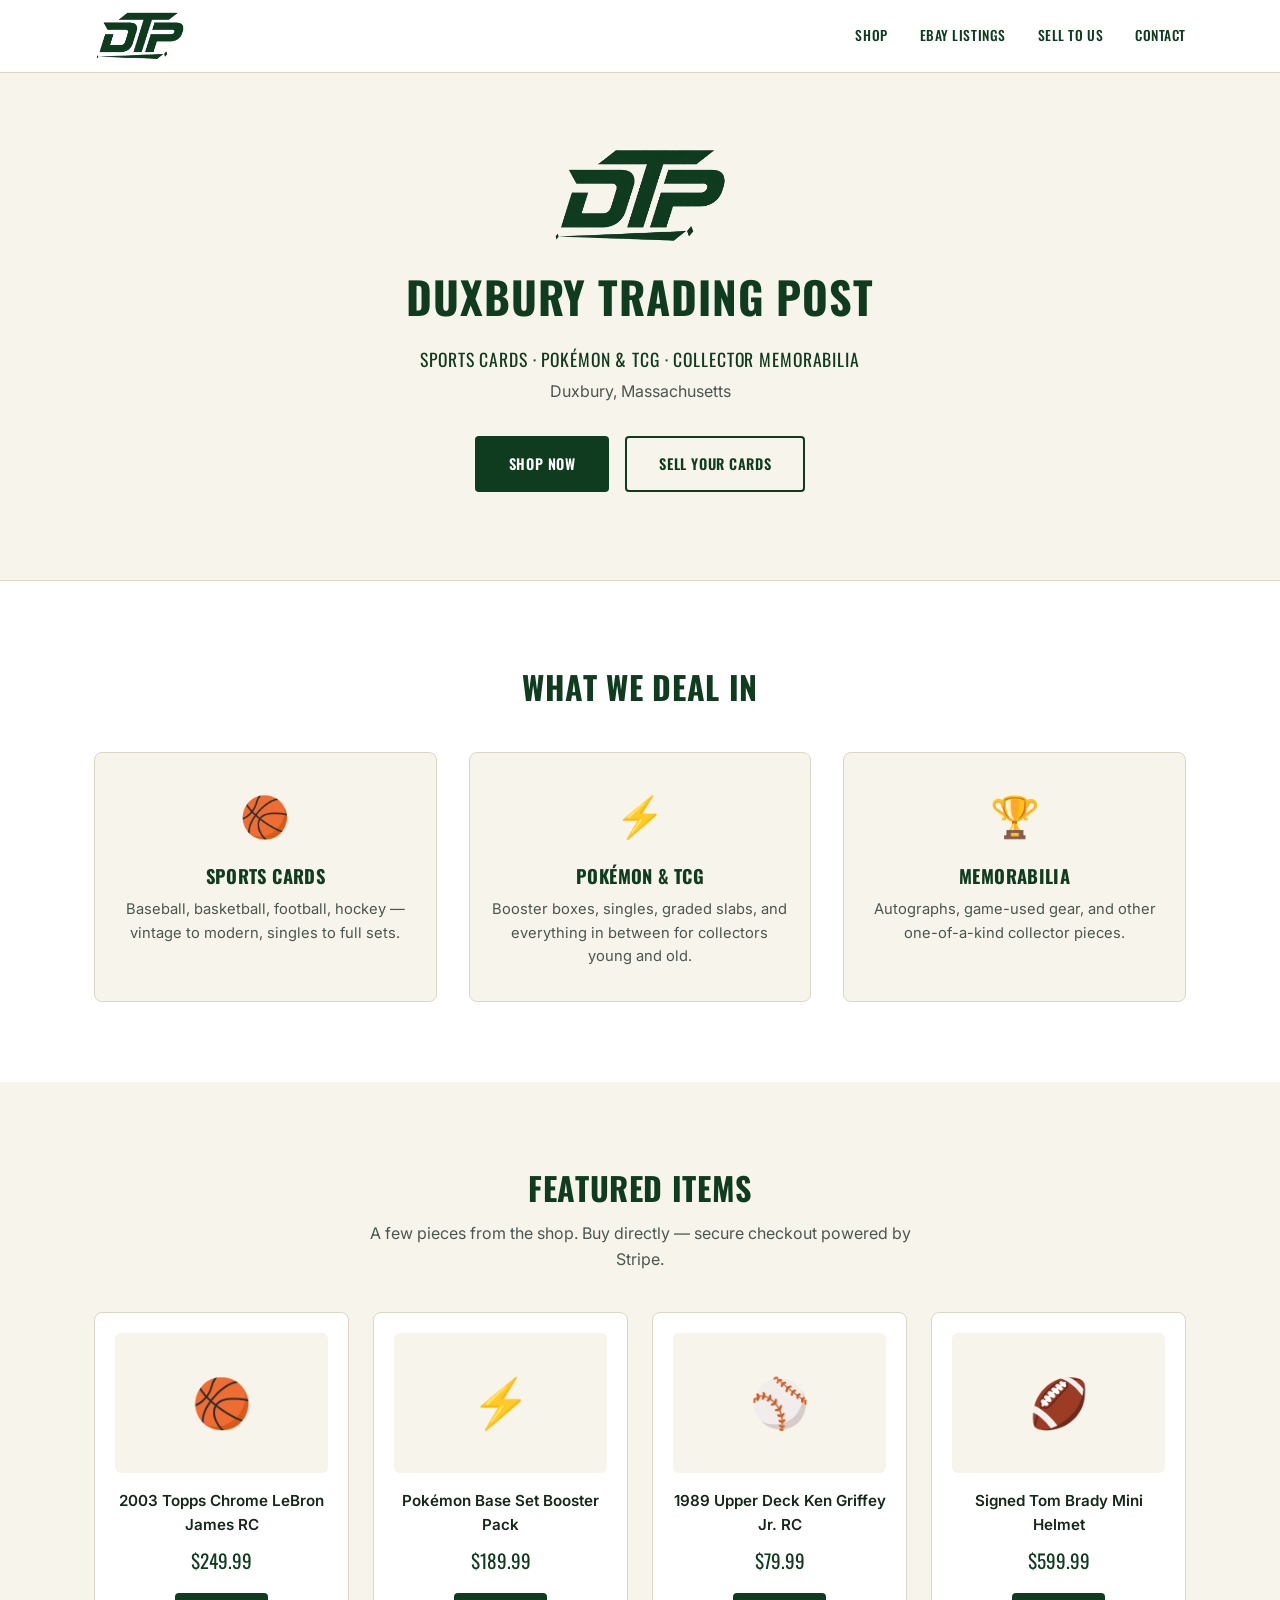
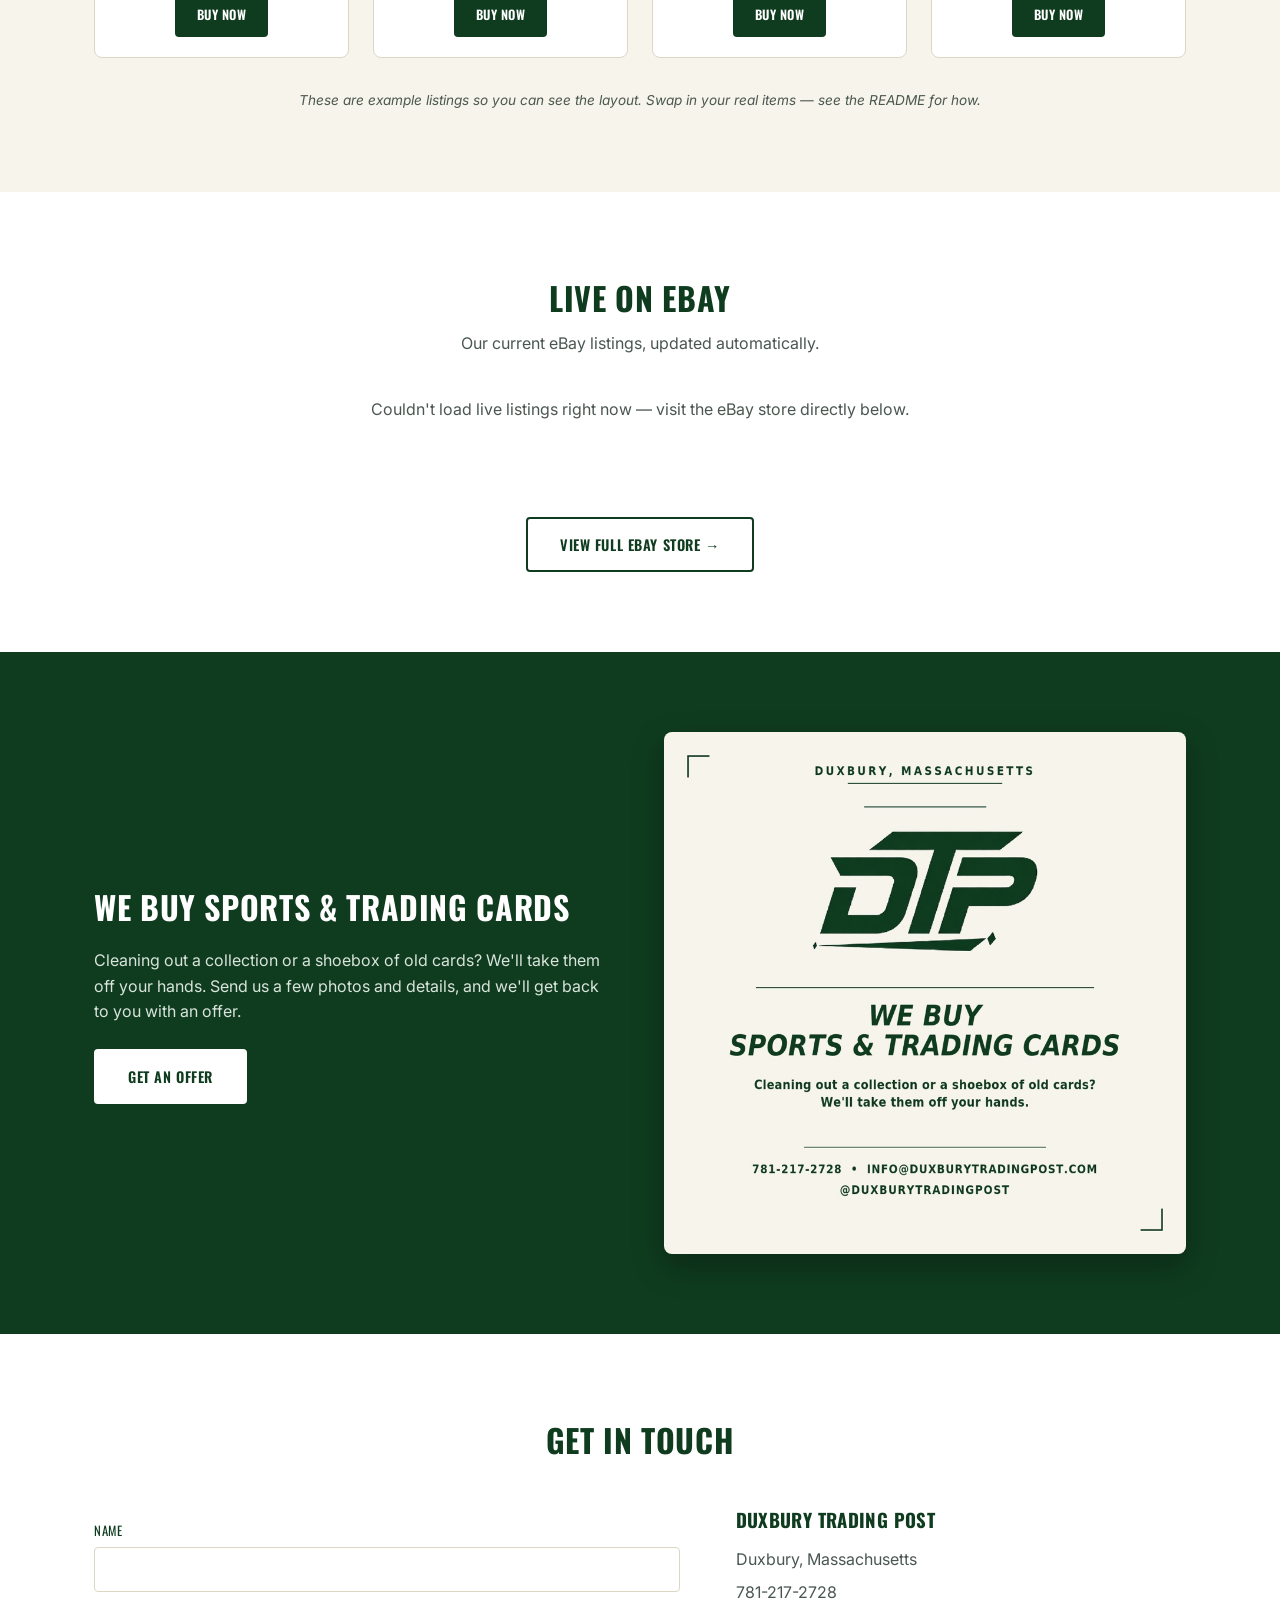
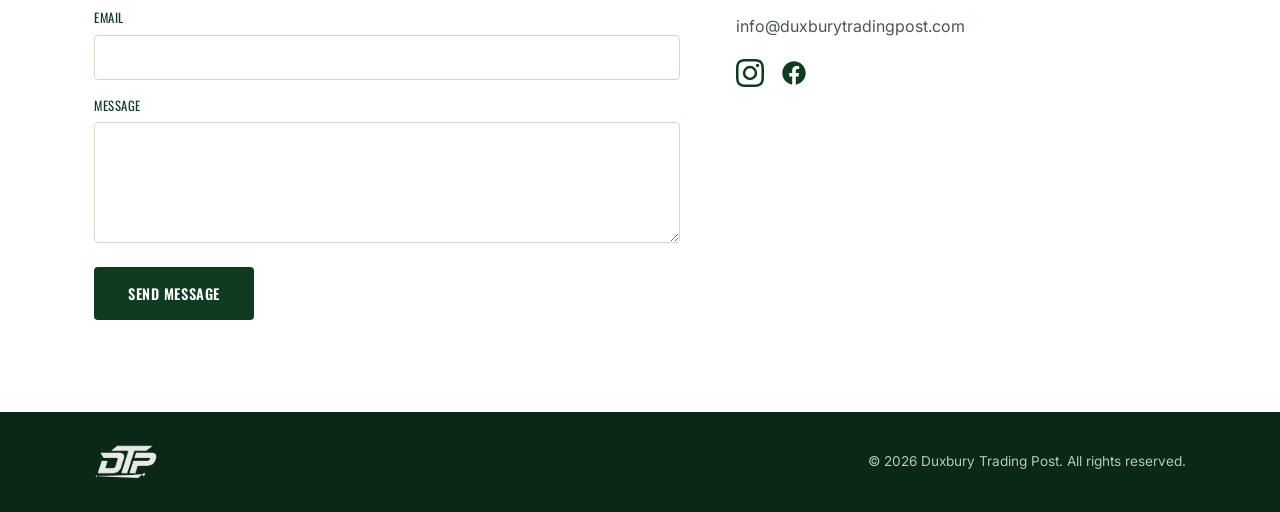
==== index.html @ 4caea742 "Initial site: hero, shop, eBay feed, sell-to-us, contact form Co-Authored-By: Claude Sonnet 5 <norep" ====
<!DOCTYPE html>
<html lang="en">
<head>
<meta charset="UTF-8">
<meta name="viewport" content="width=device-width, initial-scale=1.0">
<title>Duxbury Trading Post | Sports Cards, Pokémon & Collectibles</title>
<meta name="description" content="Duxbury Trading Post — sports cards, Pokémon & TCG, and collector memorabilia in Duxbury, MA. Shop our collection, sell your cards, or find us on eBay.">
<link rel="icon" type="image/png" href="images/logo.png">
<link rel="preconnect" href="https://fonts.googleapis.com">
<link rel="preconnect" href="https://fonts.gstatic.com" crossorigin>
<link href="https://fonts.googleapis.com/css2?family=Oswald:wght@500;600;700&family=Inter:wght@400;500;600&display=swap" rel="stylesheet">
<link rel="stylesheet" href="css/styles.css">
</head>
<body>

<!-- Header -->
<header class="site-header">
  <div class="container header-inner">
    <a href="#top" class="brand">
      <img src="images/logo.png" alt="Duxbury Trading Post" class="brand-logo">
    </a>
    <nav class="main-nav" id="main-nav">
      <a href="#shop">Shop</a>
      <a href="#ebay">eBay Listings</a>
      <a href="#sell">Sell to Us</a>
      <a href="#contact">Contact</a>
    </nav>
    <button class="nav-toggle" id="nav-toggle" aria-label="Toggle menu" aria-expanded="false">
      <span></span><span></span><span></span>
    </button>
  </div>
</header>

<!-- Hero -->
<section class="hero" id="top">
  <div class="container hero-inner">
    <img src="images/logo.png" alt="Duxbury Trading Post logo" class="hero-logo">
    <h1>Duxbury Trading Post</h1>
    <p class="hero-tagline">Sports Cards &middot; Pok&eacute;mon &amp; TCG &middot; Collector Memorabilia</p>
    <p class="hero-sub">Duxbury, Massachusetts</p>
    <div class="hero-buttons">
      <a href="#shop" class="btn btn-primary">Shop Now</a>
      <a href="#sell" class="btn btn-outline">Sell Your Cards</a>
    </div>
  </div>
</section>

<!-- About / Categories -->
<section class="categories">
  <div class="container">
    <h2 class="section-title">What We Deal In</h2>
    <div class="category-grid">
      <div class="category-card">
        <div class="category-icon">🏀</div>
        <h3>Sports Cards</h3>
        <p>Baseball, basketball, football, hockey &mdash; vintage to modern, singles to full sets.</p>
      </div>
      <div class="category-card">
        <div class="category-icon">⚡</div>
        <h3>Pok&eacute;mon &amp; TCG</h3>
        <p>Booster boxes, singles, graded slabs, and everything in between for collectors young and old.</p>
      </div>
      <div class="category-card">
        <div class="category-icon">🏆</div>
        <h3>Memorabilia</h3>
        <p>Autographs, game-used gear, and other one-of-a-kind collector pieces.</p>
      </div>
    </div>
  </div>
</section>

<!-- Shop / Featured Items -->
<section class="shop" id="shop">
  <div class="container">
    <h2 class="section-title">Featured Items</h2>
    <p class="section-sub">A few pieces from the shop. Buy directly &mdash; secure checkout powered by Stripe.</p>

    <div class="product-grid" id="product-grid">
      <!-- EXAMPLE PRODUCT CARDS — replace with real inventory. See README for instructions. -->
      <div class="product-card">
        <div class="product-image placeholder">🏀</div>
        <h3>2003 Topps Chrome LeBron James RC</h3>
        <p class="product-price">$249.99</p>
        <a href="#" class="btn btn-primary btn-small stripe-buy" data-stripe-link="REPLACE_WITH_STRIPE_PAYMENT_LINK">Buy Now</a>
      </div>
      <div class="product-card">
        <div class="product-image placeholder">⚡</div>
        <h3>Pok&eacute;mon Base Set Booster Pack</h3>
        <p class="product-price">$189.99</p>
        <a href="#" class="btn btn-primary btn-small stripe-buy" data-stripe-link="REPLACE_WITH_STRIPE_PAYMENT_LINK">Buy Now</a>
      </div>
      <div class="product-card">
        <div class="product-image placeholder">⚾</div>
        <h3>1989 Upper Deck Ken Griffey Jr. RC</h3>
        <p class="product-price">$79.99</p>
        <a href="#" class="btn btn-primary btn-small stripe-buy" data-stripe-link="REPLACE_WITH_STRIPE_PAYMENT_LINK">Buy Now</a>
      </div>
      <div class="product-card">
        <div class="product-image placeholder">🏈</div>
        <h3>Signed Tom Brady Mini Helmet</h3>
        <p class="product-price">$599.99</p>
        <a href="#" class="btn btn-primary btn-small stripe-buy" data-stripe-link="REPLACE_WITH_STRIPE_PAYMENT_LINK">Buy Now</a>
      </div>
    </div>
    <p class="placeholder-note">These are example listings so you can see the layout. Swap in your real items — see the README for how.</p>
  </div>
</section>

<!-- eBay Listings -->
<section class="ebay" id="ebay">
  <div class="container">
    <h2 class="section-title">Live on eBay</h2>
    <p class="section-sub">Our current eBay listings, updated automatically.</p>
    <div class="ebay-grid" id="ebay-grid">
      <p class="ebay-status" id="ebay-status">Loading listings&hellip;</p>
    </div>
    <div class="ebay-cta">
      <a href="https://www.ebay.com/usr/duxburytradingpost" target="_blank" rel="noopener" class="btn btn-outline">View Full eBay Store &rarr;</a>
    </div>
  </div>
</section>

<!-- Sell to Us -->
<section class="sell" id="sell">
  <div class="container sell-inner">
    <div class="sell-text">
      <h2 class="section-title">We Buy Sports &amp; Trading Cards</h2>
      <p>Cleaning out a collection or a shoebox of old cards? We'll take them off your hands. Send us a few photos and details, and we'll get back to you with an offer.</p>
      <a href="#contact" class="btn btn-primary">Get an Offer</a>
    </div>
    <img src="images/promo-card.jpeg" alt="We buy sports and trading cards" class="sell-image">
  </div>
</section>

<!-- Contact -->
<section class="contact" id="contact">
  <div class="container">
    <h2 class="section-title">Get In Touch</h2>
    <div class="contact-grid">
      <form class="contact-form" id="contact-form" action="https://formspree.io/f/moeaerqg" method="POST">
        <label for="name">Name</label>
        <input type="text" id="name" name="name" required>

        <label for="email">Email</label>
        <input type="email" id="email" name="email" required>

        <label for="message">Message</label>
        <textarea id="message" name="message" rows="5" required></textarea>

        <button type="submit" class="btn btn-primary">Send Message</button>
        <p class="form-status" id="form-status"></p>
      </form>

      <div class="contact-info">
        <h3>Duxbury Trading Post</h3>
        <p>Duxbury, Massachusetts</p>
        <p><a href="tel:7812172728">781-217-2728</a></p>
        <p><a href="mailto:info@duxburytradingpost.com">info@duxburytradingpost.com</a></p>
        <div class="social-links">
          <a href="https://instagram.com/duxburytradingpost" target="_blank" rel="noopener" aria-label="Instagram">
            <svg viewBox="0 0 24 24" width="28" height="28" fill="currentColor"><path d="M12 2.163c3.204 0 3.584.012 4.85.07 3.252.148 4.771 1.691 4.919 4.919.058 1.265.069 1.645.069 4.849 0 3.205-.012 3.584-.069 4.849-.149 3.225-1.664 4.771-4.919 4.919-1.266.058-1.644.07-4.85.07-3.204 0-3.584-.012-4.849-.07-3.26-.149-4.771-1.699-4.919-4.92-.058-1.265-.07-1.644-.07-4.849 0-3.204.013-3.583.07-4.849.149-3.227 1.664-4.771 4.919-4.919 1.266-.057 1.645-.069 4.849-.069zm0-2.163c-3.259 0-3.667.014-4.947.072-4.358.2-6.78 2.618-6.98 6.98-.059 1.281-.073 1.689-.073 4.948 0 3.259.014 3.668.072 4.948.2 4.358 2.618 6.78 6.98 6.98 1.281.058 1.689.072 4.948.072 3.259 0 3.668-.014 4.948-.072 4.354-.2 6.782-2.618 6.98-6.98.059-1.28.073-1.689.073-4.948 0-3.259-.014-3.667-.072-4.947-.196-4.354-2.617-6.78-6.979-6.98-1.281-.059-1.69-.073-4.949-.073zm0 5.838a6.162 6.162 0 1 0 0 12.324 6.162 6.162 0 0 0 0-12.324zm0 10.162a4 4 0 1 1 0-8 4 4 0 0 1 0 8zm6.406-11.845a1.44 1.44 0 1 0 0 2.881 1.44 1.44 0 0 0 0-2.881z"/></svg>
          </a>
          <a href="https://facebook.com/duxburytradingpost" target="_blank" rel="noopener" aria-label="Facebook">
            <svg viewBox="0 0 24 24" width="28" height="28" fill="currentColor"><path d="M22 12.06C22 6.505 17.523 2 12 2S2 6.505 2 12.06c0 5.022 3.657 9.184 8.438 9.94v-7.03H7.898v-2.91h2.54V9.845c0-2.507 1.492-3.89 3.777-3.89 1.094 0 2.238.195 2.238.195v2.459h-1.26c-1.243 0-1.63.771-1.63 1.562v1.878h2.773l-.443 2.91h-2.33V22c4.78-.756 8.437-4.918 8.437-9.94z"/></svg>
          </a>
        </div>
      </div>
    </div>
  </div>
</section>

<!-- Footer -->
<footer class="site-footer">
  <div class="container footer-inner">
    <img src="images/logo.png" alt="Duxbury Trading Post" class="footer-logo">
    <p>&copy; <span id="year"></span> Duxbury Trading Post. All rights reserved.</p>
  </div>
</footer>

<script src="js/main.js"></script>
</body>
</html>
---- css/styles.css ----
:root {
  --forest: #0F3C1F;
  --forest-dark: #0A2814;
  --forest-light: #1B5230;
  --cream: #F7F4EB;
  --cream-white: #FFFFFF;
  --text-dark: #16281C;
  --text-muted: #4A5750;
  --border: #DCD6C4;
  --font-display: 'Oswald', sans-serif;
  --font-body: 'Inter', sans-serif;
}

* { box-sizing: border-box; margin: 0; padding: 0; }

html { scroll-behavior: smooth; }

body {
  font-family: var(--font-body);
  color: var(--text-dark);
  background: var(--cream-white);
  line-height: 1.6;
}

.container {
  max-width: 1140px;
  margin: 0 auto;
  padding: 0 24px;
}

h1, h2, h3 {
  font-family: var(--font-display);
  text-transform: uppercase;
  letter-spacing: 0.02em;
  color: var(--forest);
}

a { color: inherit; text-decoration: none; }

.section-title {
  font-size: 2rem;
  text-align: center;
  margin-bottom: 8px;
}

.section-sub {
  text-align: center;
  color: var(--text-muted);
  max-width: 560px;
  margin: 0 auto 40px;
}

/* Buttons */
.btn {
  display: inline-block;
  padding: 14px 32px;
  font-family: var(--font-display);
  font-weight: 600;
  text-transform: uppercase;
  letter-spacing: 0.04em;
  border-radius: 4px;
  border: 2px solid transparent;
  cursor: pointer;
  transition: all 0.2s ease;
  font-size: 0.9rem;
}

.btn-primary {
  background: var(--forest);
  color: var(--cream-white);
}
.btn-primary:hover { background: var(--forest-dark); }

.btn-outline {
  background: transparent;
  border-color: var(--forest);
  color: var(--forest);
}
.btn-outline:hover { background: var(--forest); color: var(--cream-white); }

.btn-small { padding: 10px 20px; font-size: 0.8rem; }

/* Header */
.site-header {
  position: sticky;
  top: 0;
  background: var(--cream-white);
  border-bottom: 1px solid var(--border);
  z-index: 100;
}

.header-inner {
  display: flex;
  align-items: center;
  justify-content: space-between;
  padding-top: 10px;
  padding-bottom: 10px;
}

.brand-logo { height: 52px; display: block; }

.main-nav {
  display: flex;
  gap: 32px;
}

.main-nav a {
  font-family: var(--font-display);
  font-weight: 500;
  text-transform: uppercase;
  font-size: 0.85rem;
  letter-spacing: 0.04em;
  color: var(--forest);
}
.main-nav a:hover { color: var(--forest-light); }

.nav-toggle {
  display: none;
  flex-direction: column;
  justify-content: center;
  gap: 5px;
  background: none;
  border: none;
  cursor: pointer;
  padding: 8px;
}
.nav-toggle span {
  width: 24px;
  height: 2px;
  background: var(--forest);
}

/* Hero */
.hero {
  background: var(--cream);
  text-align: center;
  padding: 72px 0 88px;
  border-bottom: 1px solid var(--border);
}

.hero-logo {
  width: 180px;
  margin-bottom: 8px;
}

.hero h1 {
  font-size: 2.75rem;
  margin-bottom: 12px;
}

.hero-tagline {
  font-family: var(--font-display);
  font-size: 1.1rem;
  color: var(--forest);
  text-transform: uppercase;
  letter-spacing: 0.05em;
}

.hero-sub {
  color: var(--text-muted);
  margin-top: 6px;
  margin-bottom: 32px;
}

.hero-buttons {
  display: flex;
  gap: 16px;
  justify-content: center;
  flex-wrap: wrap;
}

/* Categories */
.categories { padding: 80px 0; }

.category-grid {
  display: grid;
  grid-template-columns: repeat(3, 1fr);
  gap: 32px;
  margin-top: 40px;
}

.category-card {
  text-align: center;
  padding: 32px 20px;
  border: 1px solid var(--border);
  border-radius: 8px;
  background: var(--cream);
}

.category-icon { font-size: 2.5rem; margin-bottom: 12px; }

.category-card h3 { font-size: 1.15rem; margin-bottom: 8px; }

.category-card p { color: var(--text-muted); font-size: 0.92rem; }

/* Shop */
.shop { padding: 80px 0; background: var(--cream); }

.product-grid {
  display: grid;
  grid-template-columns: repeat(4, 1fr);
  gap: 24px;
}

.product-card {
  background: var(--cream-white);
  border: 1px solid var(--border);
  border-radius: 8px;
  padding: 20px;
  text-align: center;
}

.product-image.placeholder {
  height: 140px;
  display: flex;
  align-items: center;
  justify-content: center;
  font-size: 3rem;
  background: var(--cream);
  border-radius: 6px;
  margin-bottom: 16px;
}

.product-card h3 {
  font-family: var(--font-body);
  text-transform: none;
  font-size: 0.95rem;
  font-weight: 600;
  color: var(--text-dark);
  margin-bottom: 8px;
  letter-spacing: normal;
}

.product-price {
  font-family: var(--font-display);
  font-size: 1.2rem;
  color: var(--forest);
  margin-bottom: 16px;
}

.placeholder-note {
  text-align: center;
  color: var(--text-muted);
  font-size: 0.85rem;
  margin-top: 32px;
  font-style: italic;
}

/* eBay */
.ebay { padding: 80px 0; }

.ebay-grid {
  display: grid;
  grid-template-columns: repeat(4, 1fr);
  gap: 24px;
  min-height: 80px;
}

.ebay-status {
  grid-column: 1 / -1;
  text-align: center;
  color: var(--text-muted);
}

.ebay-card {
  border: 1px solid var(--border);
  border-radius: 8px;
  overflow: hidden;
  display: flex;
  flex-direction: column;
  transition: box-shadow 0.2s ease;
}
.ebay-card:hover { box-shadow: 0 4px 16px rgba(15,60,31,0.12); }

.ebay-card img {
  width: 100%;
  height: 160px;
  object-fit: cover;
  background: var(--cream);
}

.ebay-card-body { padding: 14px; flex: 1; display: flex; flex-direction: column; }

.ebay-card-title {
  font-size: 0.85rem;
  font-weight: 500;
  color: var(--text-dark);
  margin-bottom: 8px;
  flex: 1;
  display: -webkit-box;
  -webkit-line-clamp: 2;
  -webkit-box-orient: vertical;
  overflow: hidden;
}

.ebay-card-price {
  font-family: var(--font-display);
  color: var(--forest);
  font-weight: 600;
}

.ebay-cta { text-align: center; margin-top: 40px; }

/* Sell to us */
.sell { padding: 80px 0; background: var(--forest); color: var(--cream-white); }

.sell-inner {
  display: grid;
  grid-template-columns: 1fr 1fr;
  gap: 48px;
  align-items: center;
}

.sell-text h2 { color: var(--cream-white); text-align: left; margin-bottom: 16px; }
.sell-text p { margin-bottom: 24px; color: #D9E4DC; }
.sell-text .btn-primary { background: var(--cream-white); color: var(--forest); }
.sell-text .btn-primary:hover { background: var(--cream); }

.sell-image {
  width: 100%;
  border-radius: 8px;
  box-shadow: 0 12px 32px rgba(0,0,0,0.3);
}

/* Contact */
.contact { padding: 80px 0; }

.contact-grid {
  display: grid;
  grid-template-columns: 1.3fr 1fr;
  gap: 56px;
  margin-top: 40px;
}

.contact-form { display: flex; flex-direction: column; }

.contact-form label {
  font-family: var(--font-display);
  font-size: 0.8rem;
  text-transform: uppercase;
  letter-spacing: 0.04em;
  color: var(--forest);
  margin-top: 16px;
  margin-bottom: 6px;
}

.contact-form input,
.contact-form textarea {
  border: 1px solid var(--border);
  border-radius: 4px;
  padding: 12px 14px;
  font-family: var(--font-body);
  font-size: 0.95rem;
  resize: vertical;
}
.contact-form input:focus,
.contact-form textarea:focus {
  outline: none;
  border-color: var(--forest);
}

.contact-form button { margin-top: 24px; align-self: flex-start; }

.form-status { margin-top: 12px; font-size: 0.9rem; color: var(--forest); }

.contact-info h3 { margin-bottom: 12px; }
.contact-info p { margin-bottom: 8px; color: var(--text-muted); }
.contact-info a:hover { color: var(--forest); }

.social-links {
  display: flex;
  gap: 16px;
  margin-top: 20px;
}
.social-links a { color: var(--forest); }
.social-links a:hover { color: var(--forest-light); }

/* Footer */
.site-footer {
  background: var(--forest-dark);
  color: #B8C6BC;
  padding: 32px 0;
}

.footer-inner {
  display: flex;
  align-items: center;
  justify-content: space-between;
  flex-wrap: wrap;
  gap: 16px;
}

.footer-logo { height: 36px; filter: brightness(0) invert(1); opacity: 0.9; }

.footer-inner p { font-size: 0.85rem; }

/* Responsive */
@media (max-width: 860px) {
  .main-nav { display: none; }
  .nav-toggle { display: flex; }
  .main-nav.open {
    display: flex;
    flex-direction: column;
    position: absolute;
    top: 100%;
    left: 0;
    right: 0;
    background: var(--cream-white);
    border-bottom: 1px solid var(--border);
    padding: 16px 24px;
    gap: 16px;
  }
  .category-grid { grid-template-columns: 1fr; }
  .product-grid { grid-template-columns: repeat(2, 1fr); }
  .ebay-grid { grid-template-columns: repeat(2, 1fr); }
  .sell-inner { grid-template-columns: 1fr; }
  .sell-image { order: -1; }
  .contact-grid { grid-template-columns: 1fr; }
  .hero h1 { font-size: 2.1rem; }
}

@media (max-width: 480px) {
  .product-grid { grid-template-columns: 1fr; }
  .ebay-grid { grid-template-columns: 1fr; }
}
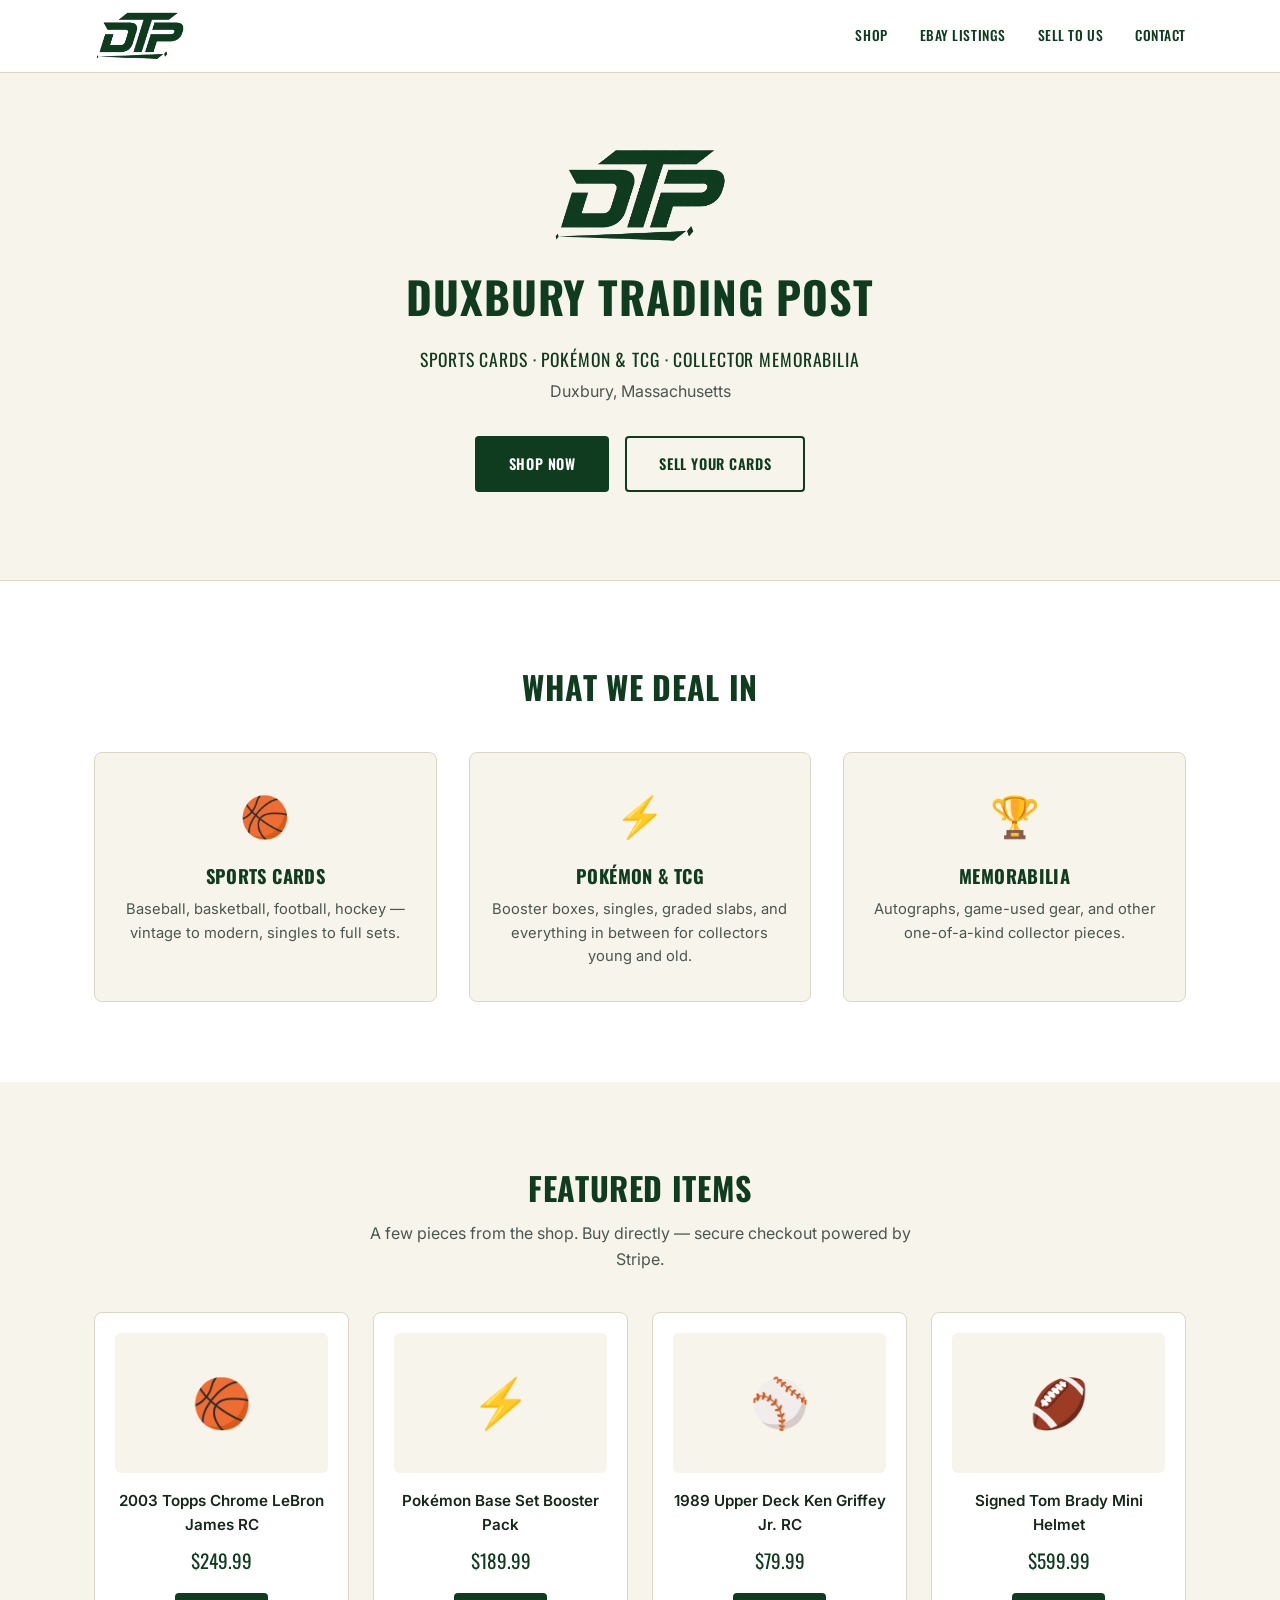
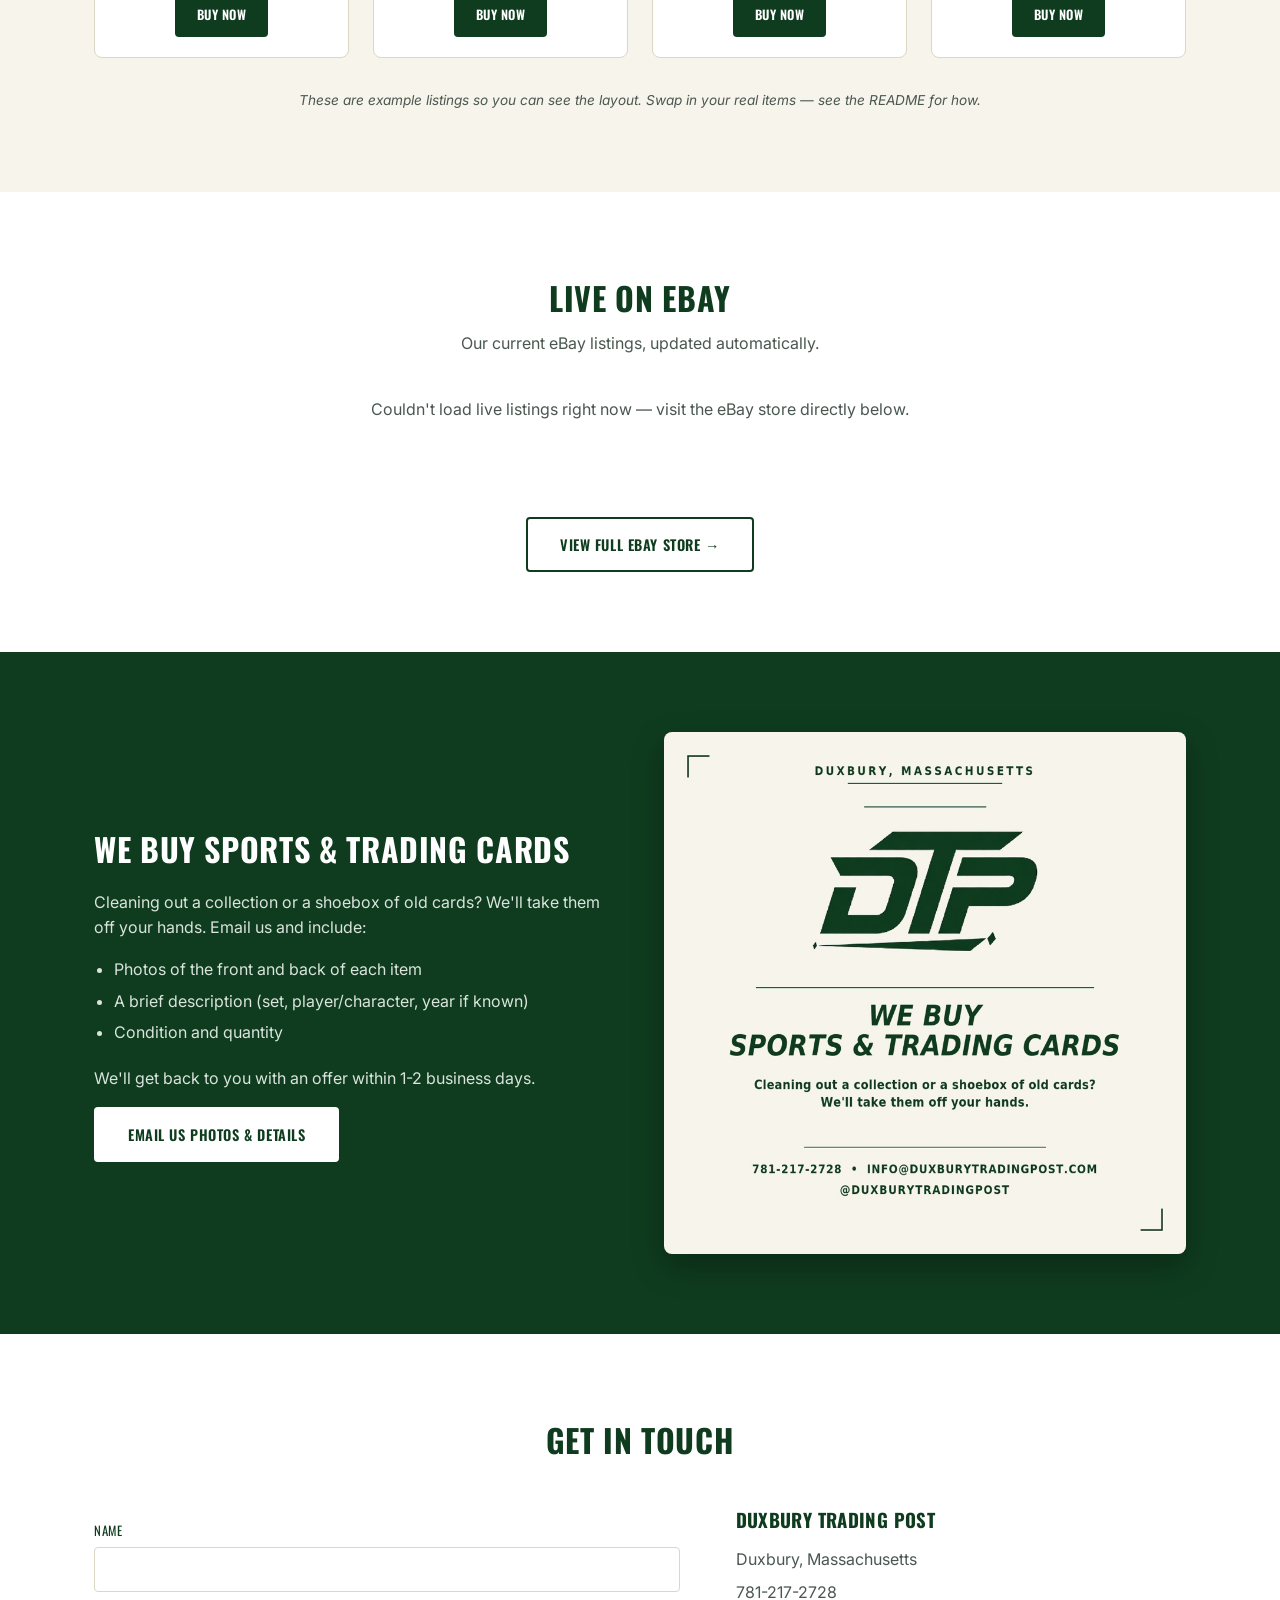
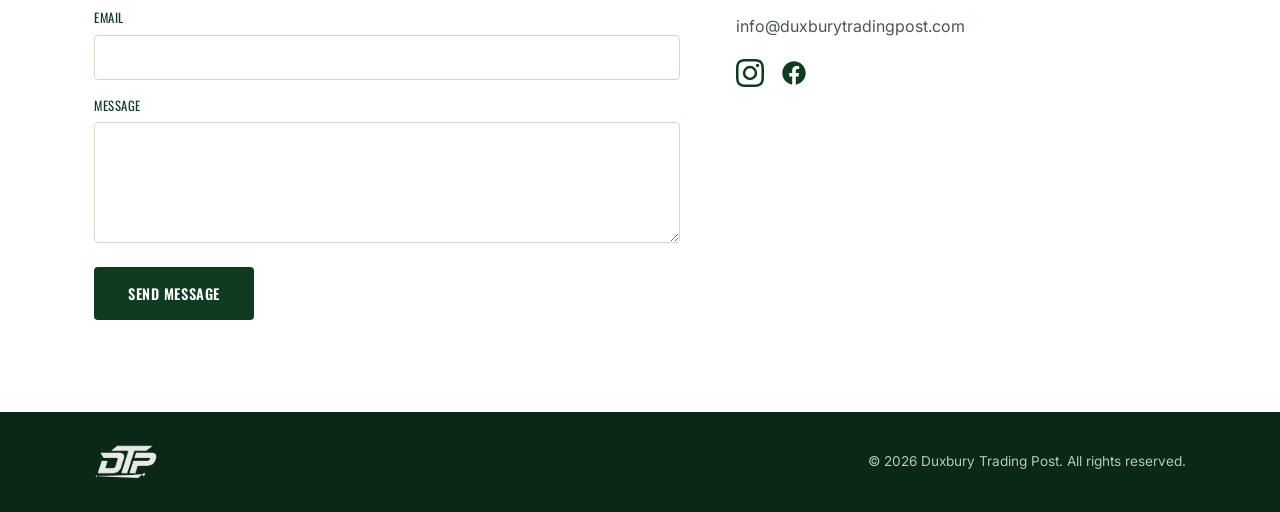
==== commit f2de3aa5: "Fix Facebook link, rework Sell to Us as email-based flow Co-Authored-By: Claude Sonnet 5 <noreply@an" ====
--- a/index.html
+++ b/index.html
@@ -125,8 +125,14 @@
   <div class="container sell-inner">
     <div class="sell-text">
       <h2 class="section-title">We Buy Sports &amp; Trading Cards</h2>
-      <p>Cleaning out a collection or a shoebox of old cards? We'll take them off your hands. Send us a few photos and details, and we'll get back to you with an offer.</p>
-      <a href="#contact" class="btn btn-primary">Get an Offer</a>
+      <p>Cleaning out a collection or a shoebox of old cards? We'll take them off your hands. Email us and include:</p>
+      <ul class="sell-list">
+        <li>Photos of the front and back of each item</li>
+        <li>A brief description (set, player/character, year if known)</li>
+        <li>Condition and quantity</li>
+      </ul>
+      <p>We'll get back to you with an offer within 1-2 business days.</p>
+      <a href="mailto:info@duxburytradingpost.com?subject=Selling%20My%20Cards&body=Hi%20Duxbury%20Trading%20Post%2C%0D%0A%0D%0AI%20have%20the%20following%20items%20to%20sell%3A%0D%0A%0D%0AItem%20description%3A%20%0D%0ACondition%3A%20%0D%0AQuantity%3A%20%0D%0A%0D%0APhotos%20are%20attached%20to%20this%20email.%0D%0A%0D%0AThanks!" class="btn btn-primary">Email Us Photos &amp; Details</a>
     </div>
     <img src="images/promo-card.jpeg" alt="We buy sports and trading cards" class="sell-image">
   </div>
@@ -160,7 +166,7 @@
           <a href="https://instagram.com/duxburytradingpost" target="_blank" rel="noopener" aria-label="Instagram">
             <svg viewBox="0 0 24 24" width="28" height="28" fill="currentColor"><path d="M12 2.163c3.204 0 3.584.012 4.85.07 3.252.148 4.771 1.691 4.919 4.919.058 1.265.069 1.645.069 4.849 0 3.205-.012 3.584-.069 4.849-.149 3.225-1.664 4.771-4.919 4.919-1.266.058-1.644.07-4.85.07-3.204 0-3.584-.012-4.849-.07-3.26-.149-4.771-1.699-4.919-4.92-.058-1.265-.07-1.644-.07-4.849 0-3.204.013-3.583.07-4.849.149-3.227 1.664-4.771 4.919-4.919 1.266-.057 1.645-.069 4.849-.069zm0-2.163c-3.259 0-3.667.014-4.947.072-4.358.2-6.78 2.618-6.98 6.98-.059 1.281-.073 1.689-.073 4.948 0 3.259.014 3.668.072 4.948.2 4.358 2.618 6.78 6.98 6.98 1.281.058 1.689.072 4.948.072 3.259 0 3.668-.014 4.948-.072 4.354-.2 6.782-2.618 6.98-6.98.059-1.28.073-1.689.073-4.948 0-3.259-.014-3.667-.072-4.947-.196-4.354-2.617-6.78-6.979-6.98-1.281-.059-1.69-.073-4.949-.073zm0 5.838a6.162 6.162 0 1 0 0 12.324 6.162 6.162 0 0 0 0-12.324zm0 10.162a4 4 0 1 1 0-8 4 4 0 0 1 0 8zm6.406-11.845a1.44 1.44 0 1 0 0 2.881 1.44 1.44 0 0 0 0-2.881z"/></svg>
           </a>
-          <a href="https://facebook.com/duxburytradingpost" target="_blank" rel="noopener" aria-label="Facebook">
+          <a href="https://www.facebook.com/profile.php?id=61592457104097" target="_blank" rel="noopener" aria-label="Facebook">
             <svg viewBox="0 0 24 24" width="28" height="28" fill="currentColor"><path d="M22 12.06C22 6.505 17.523 2 12 2S2 6.505 2 12.06c0 5.022 3.657 9.184 8.438 9.94v-7.03H7.898v-2.91h2.54V9.845c0-2.507 1.492-3.89 3.777-3.89 1.094 0 2.238.195 2.238.195v2.459h-1.26c-1.243 0-1.63.771-1.63 1.562v1.878h2.773l-.443 2.91h-2.33V22c4.78-.756 8.437-4.918 8.437-9.94z"/></svg>
           </a>
         </div>
--- a/css/styles.css
+++ b/css/styles.css
@@ -312,7 +312,13 @@
 }
 
 .sell-text h2 { color: var(--cream-white); text-align: left; margin-bottom: 16px; }
-.sell-text p { margin-bottom: 24px; color: #D9E4DC; }
+.sell-text p { margin-bottom: 16px; color: #D9E4DC; }
+.sell-list {
+  margin: 0 0 20px 0;
+  padding-left: 20px;
+  color: #D9E4DC;
+}
+.sell-list li { margin-bottom: 6px; }
 .sell-text .btn-primary { background: var(--cream-white); color: var(--forest); }
 .sell-text .btn-primary:hover { background: var(--cream); }
 
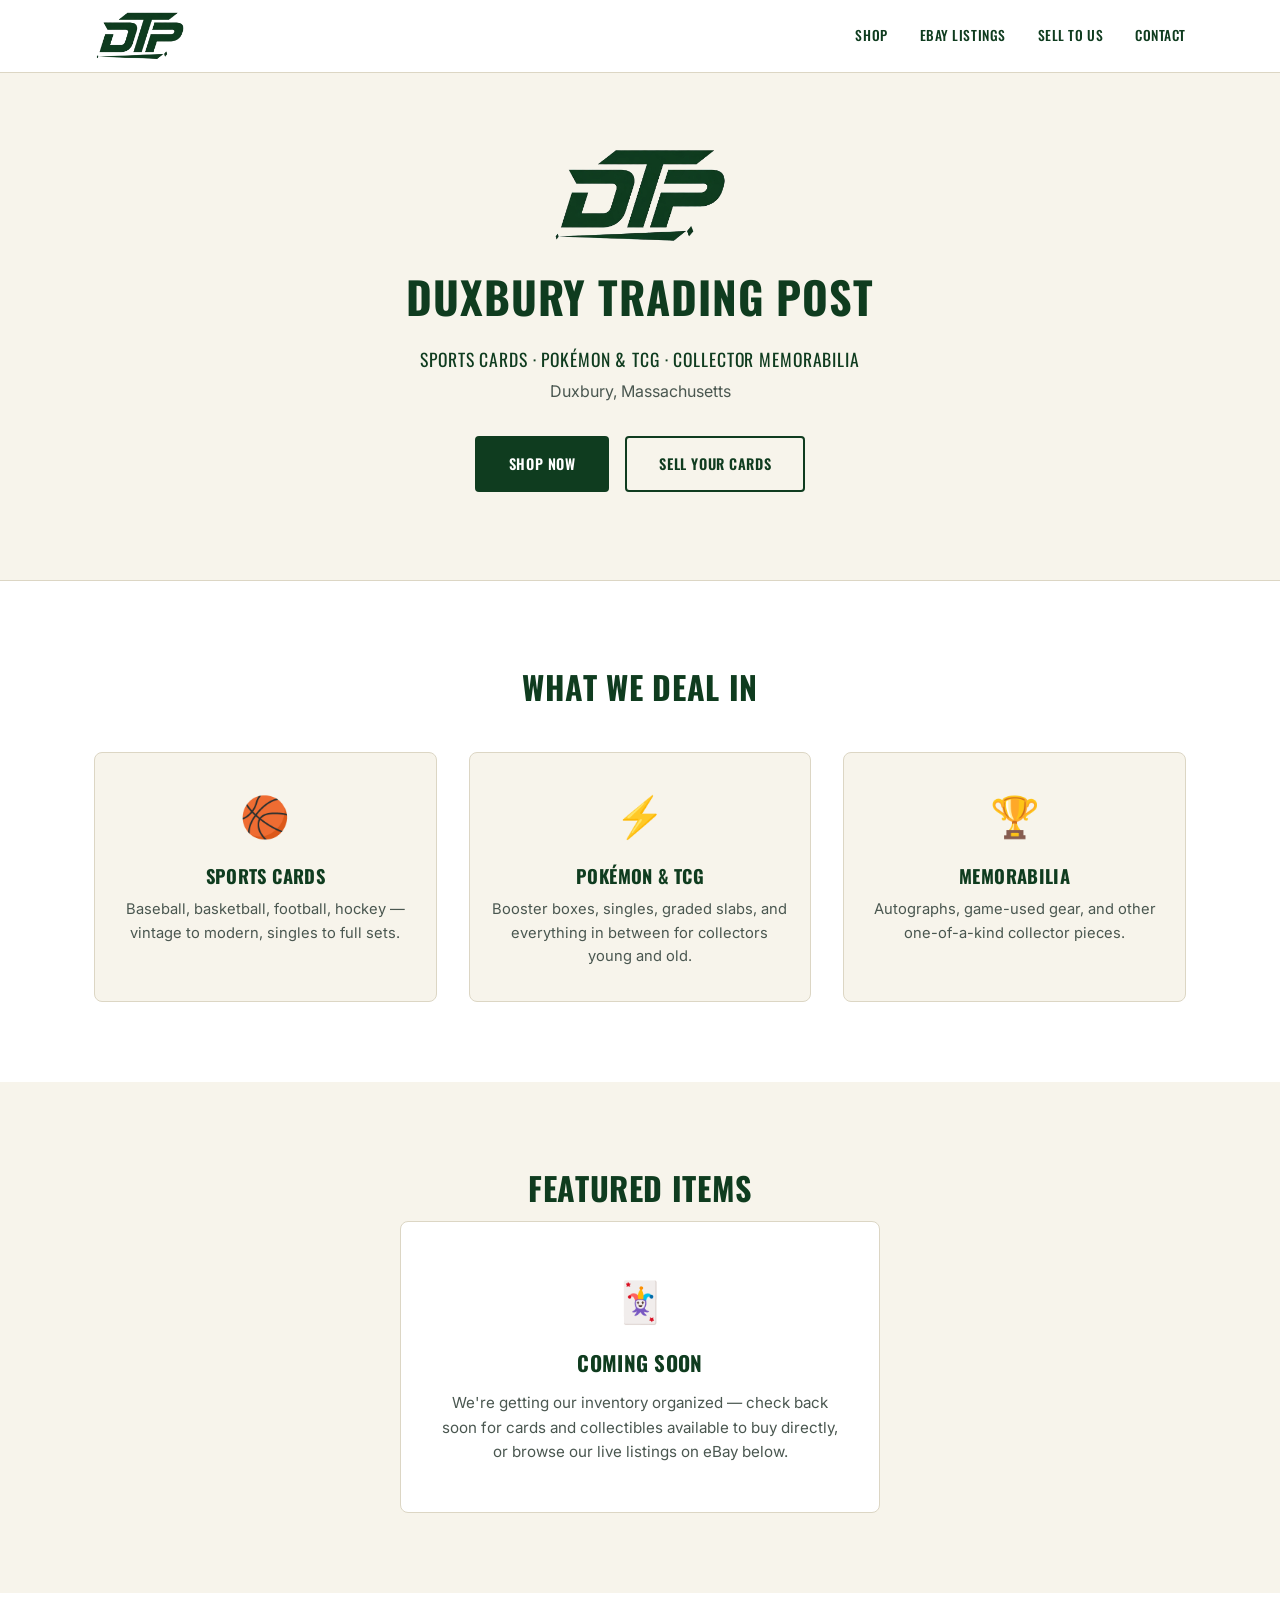
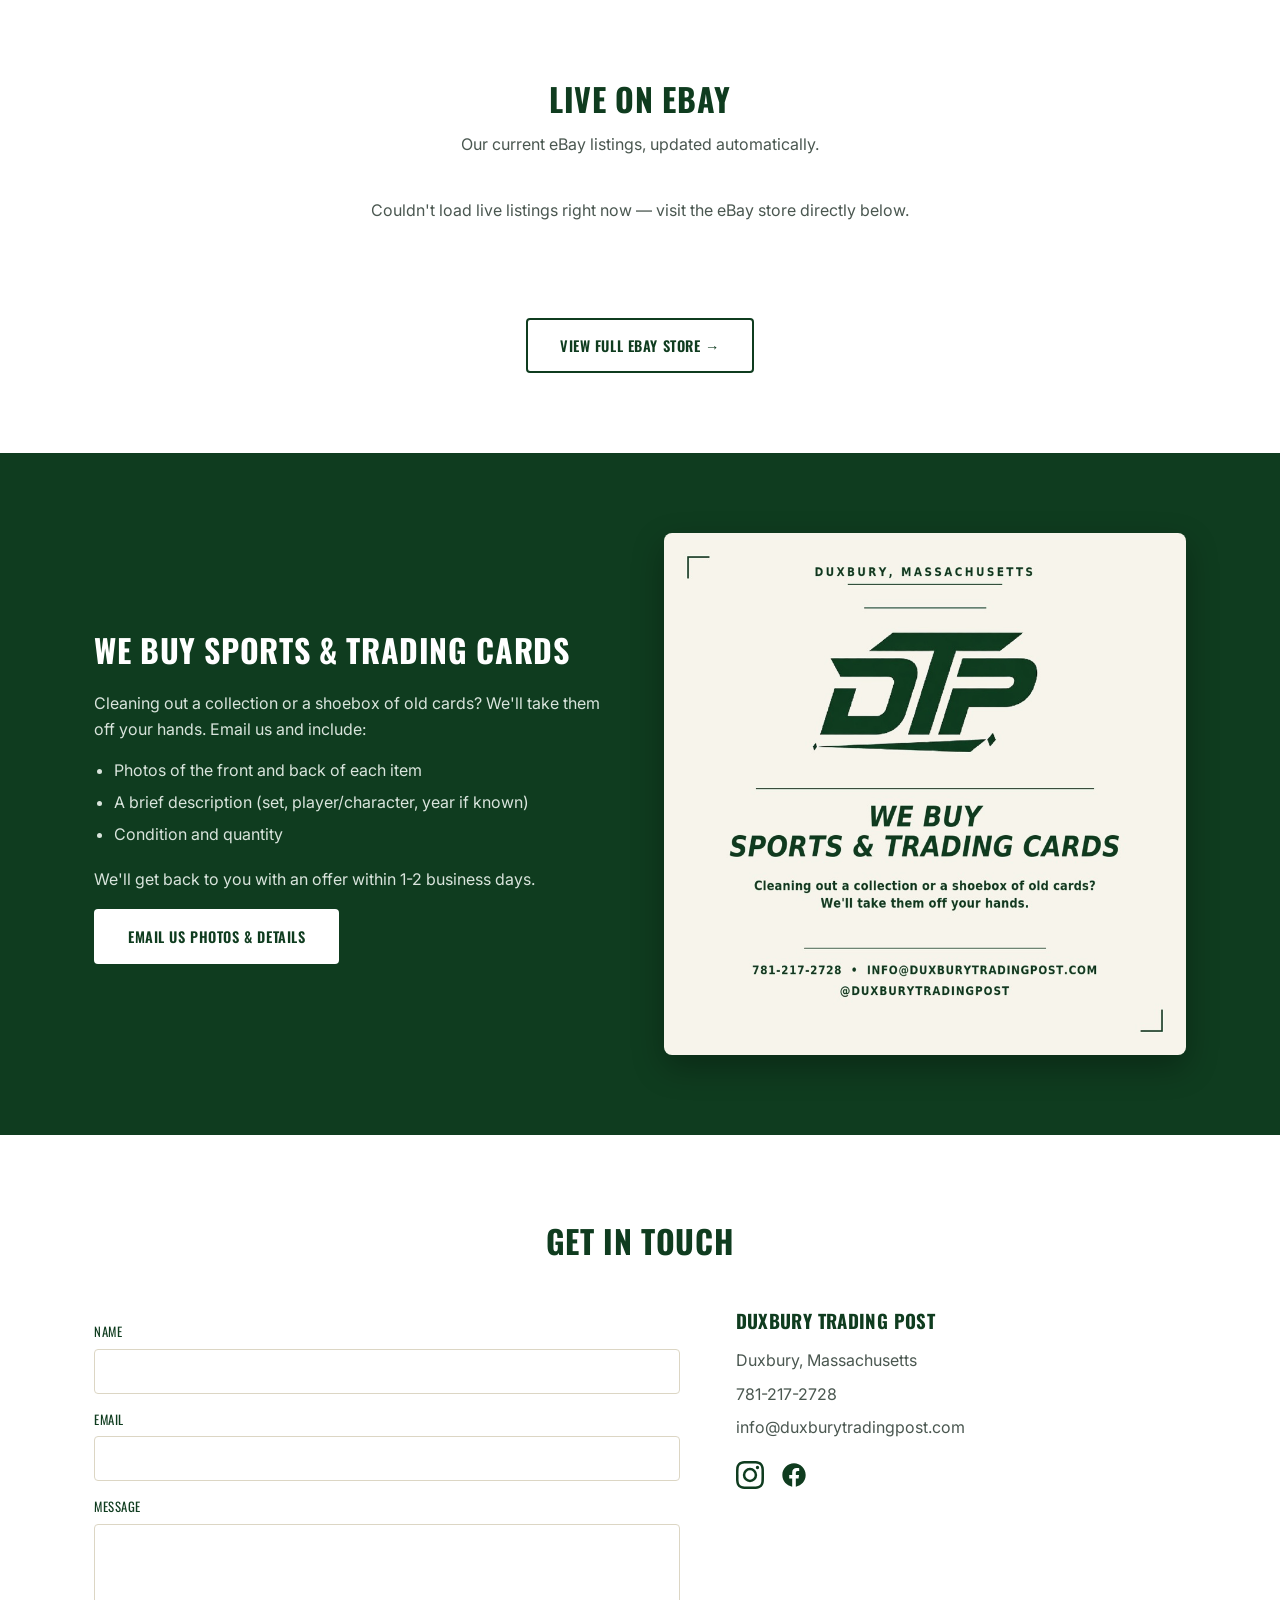
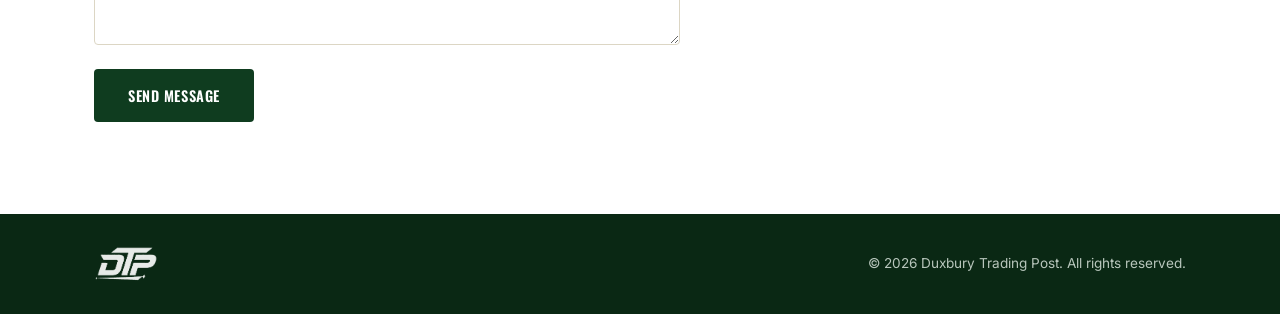
==== commit e8ebbc0e: "Replace placeholder Featured Items with Coming Soon message Co-Authored-By: Claude Sonnet 5 <noreply" ====
--- a/index.html
+++ b/index.html
@@ -73,36 +73,11 @@
 <section class="shop" id="shop">
   <div class="container">
     <h2 class="section-title">Featured Items</h2>
-    <p class="section-sub">A few pieces from the shop. Buy directly &mdash; secure checkout powered by Stripe.</p>
-
-    <div class="product-grid" id="product-grid">
-      <!-- EXAMPLE PRODUCT CARDS — replace with real inventory. See README for instructions. -->
-      <div class="product-card">
-        <div class="product-image placeholder">🏀</div>
-        <h3>2003 Topps Chrome LeBron James RC</h3>
-        <p class="product-price">$249.99</p>
-        <a href="#" class="btn btn-primary btn-small stripe-buy" data-stripe-link="REPLACE_WITH_STRIPE_PAYMENT_LINK">Buy Now</a>
-      </div>
-      <div class="product-card">
-        <div class="product-image placeholder">⚡</div>
-        <h3>Pok&eacute;mon Base Set Booster Pack</h3>
-        <p class="product-price">$189.99</p>
-        <a href="#" class="btn btn-primary btn-small stripe-buy" data-stripe-link="REPLACE_WITH_STRIPE_PAYMENT_LINK">Buy Now</a>
-      </div>
-      <div class="product-card">
-        <div class="product-image placeholder">⚾</div>
-        <h3>1989 Upper Deck Ken Griffey Jr. RC</h3>
-        <p class="product-price">$79.99</p>
-        <a href="#" class="btn btn-primary btn-small stripe-buy" data-stripe-link="REPLACE_WITH_STRIPE_PAYMENT_LINK">Buy Now</a>
-      </div>
-      <div class="product-card">
-        <div class="product-image placeholder">🏈</div>
-        <h3>Signed Tom Brady Mini Helmet</h3>
-        <p class="product-price">$599.99</p>
-        <a href="#" class="btn btn-primary btn-small stripe-buy" data-stripe-link="REPLACE_WITH_STRIPE_PAYMENT_LINK">Buy Now</a>
-      </div>
+    <div class="coming-soon">
+      <div class="coming-soon-icon">🃏</div>
+      <h3>Coming Soon</h3>
+      <p>We're getting our inventory organized — check back soon for cards and collectibles available to buy directly, or browse our live listings on eBay below.</p>
     </div>
-    <p class="placeholder-note">These are example listings so you can see the layout. Swap in your real items — see the README for how.</p>
   </div>
 </section>
 
--- a/css/styles.css
+++ b/css/styles.css
@@ -196,54 +196,26 @@
 /* Shop */
 .shop { padding: 80px 0; background: var(--cream); }
 
-.product-grid {
-  display: grid;
-  grid-template-columns: repeat(4, 1fr);
-  gap: 24px;
-}
-
-.product-card {
+.coming-soon {
+  max-width: 480px;
+  margin: 0 auto;
+  text-align: center;
+  padding: 48px 32px;
   background: var(--cream-white);
   border: 1px solid var(--border);
   border-radius: 8px;
-  padding: 20px;
-  text-align: center;
-}
-
-.product-image.placeholder {
-  height: 140px;
-  display: flex;
-  align-items: center;
-  justify-content: center;
-  font-size: 3rem;
-  background: var(--cream);
-  border-radius: 6px;
-  margin-bottom: 16px;
-}
-
-.product-card h3 {
-  font-family: var(--font-body);
-  text-transform: none;
+}
+
+.coming-soon-icon { font-size: 2.5rem; margin-bottom: 12px; }
+
+.coming-soon h3 {
+  font-size: 1.3rem;
+  margin-bottom: 12px;
+}
+
+.coming-soon p {
+  color: var(--text-muted);
   font-size: 0.95rem;
-  font-weight: 600;
-  color: var(--text-dark);
-  margin-bottom: 8px;
-  letter-spacing: normal;
-}
-
-.product-price {
-  font-family: var(--font-display);
-  font-size: 1.2rem;
-  color: var(--forest);
-  margin-bottom: 16px;
-}
-
-.placeholder-note {
-  text-align: center;
-  color: var(--text-muted);
-  font-size: 0.85rem;
-  margin-top: 32px;
-  font-style: italic;
 }
 
 /* eBay */
@@ -417,7 +389,6 @@
     gap: 16px;
   }
   .category-grid { grid-template-columns: 1fr; }
-  .product-grid { grid-template-columns: repeat(2, 1fr); }
   .ebay-grid { grid-template-columns: repeat(2, 1fr); }
   .sell-inner { grid-template-columns: 1fr; }
   .sell-image { order: -1; }
@@ -426,6 +397,5 @@
 }
 
 @media (max-width: 480px) {
-  .product-grid { grid-template-columns: 1fr; }
   .ebay-grid { grid-template-columns: 1fr; }
 }
